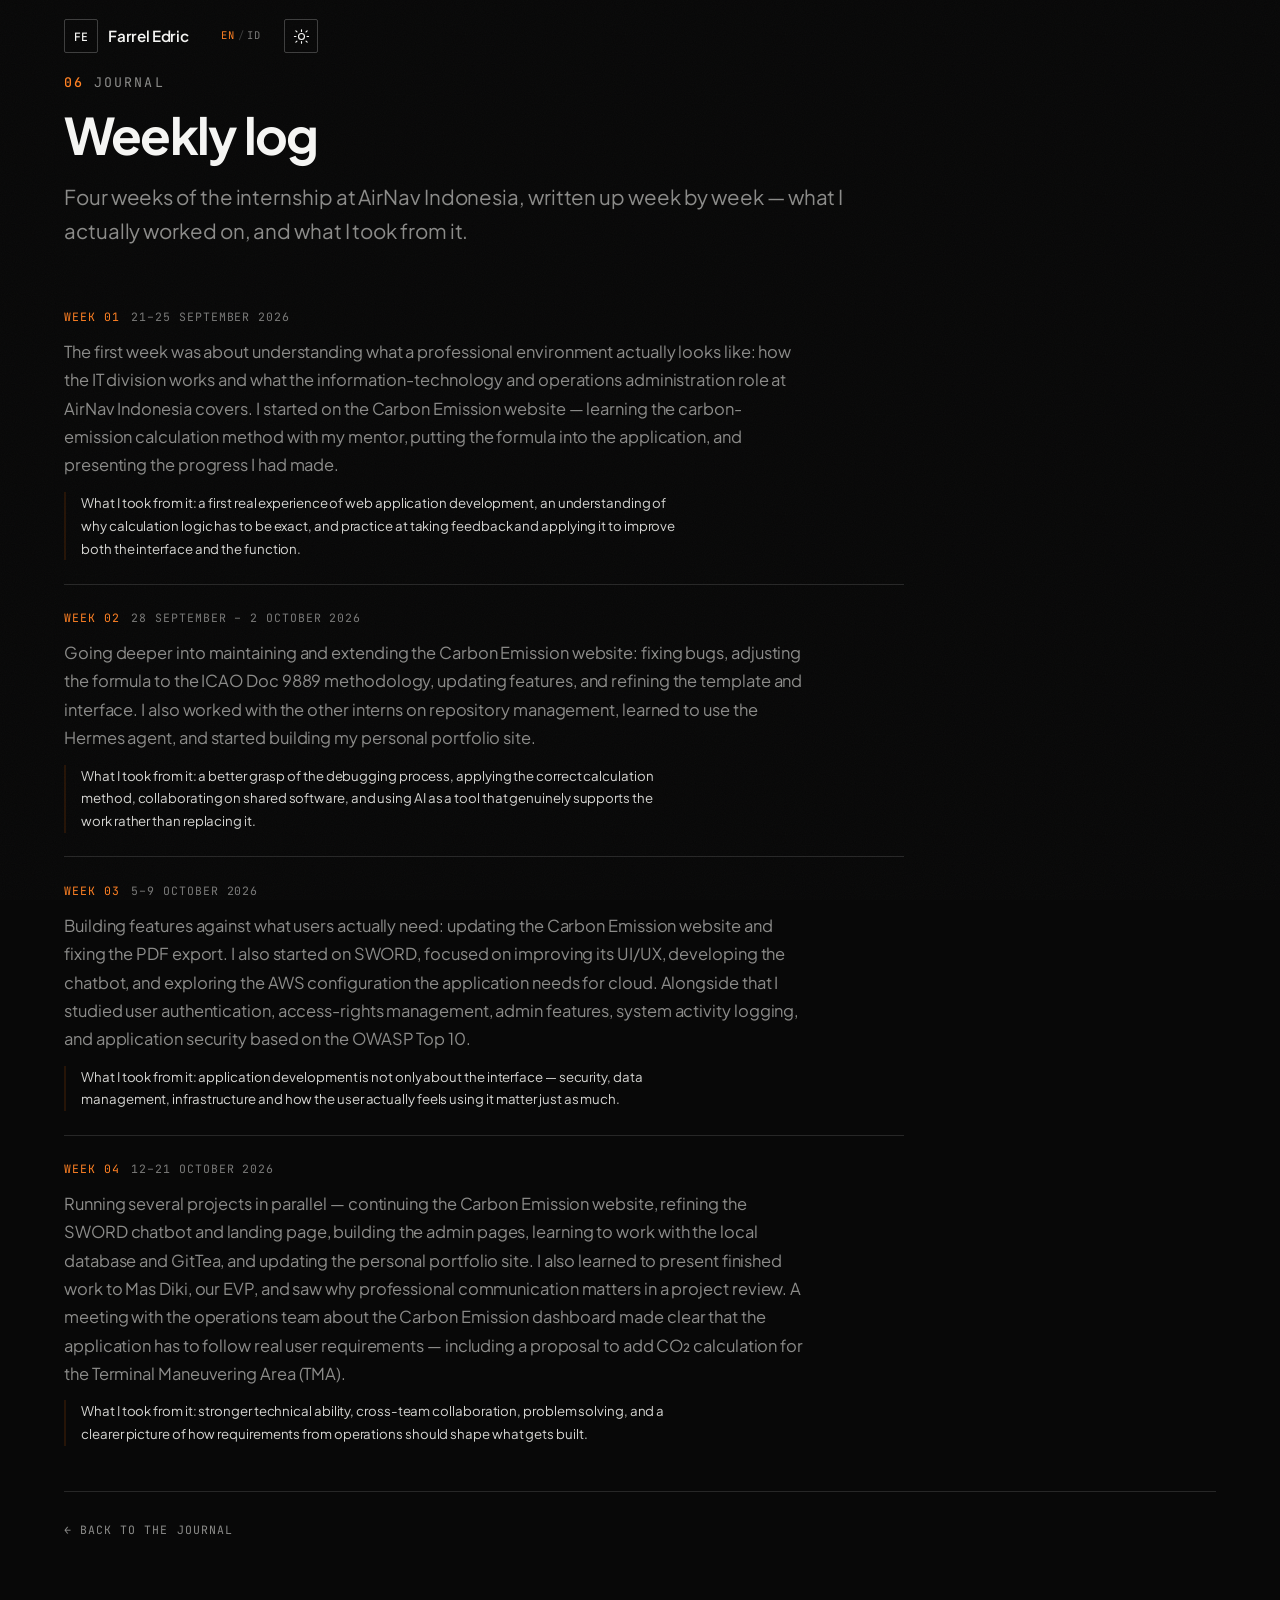
==== weekly-log.html @ 75671aa5 "Log mingguan jadi halaman sendiri + grup AI agents di Skills Skills: grup 'AI agents' (Hermes, Antig" ====
<!DOCTYPE html>
<html lang="en" data-theme="dark" data-page="weekly-log">
<head>
<meta charset="utf-8">
<meta name="viewport" content="width=device-width, initial-scale=1">
<title>Weekly log — Farrel Edric</title>
<meta name="description" content="A week-by-week log of my internship at AirNav Indonesia: what I worked on and what I took from each week.">
<meta name="author" content="Fransiscus Farrel Edric Wijanarko">
<meta name="theme-color" content="#080808" media="(prefers-color-scheme: dark)">
<meta name="theme-color" content="#F5F5F2" media="(prefers-color-scheme: light)">
<meta name="color-scheme" content="dark light">

<link rel="icon" href="assets/favicon.svg" type="image/svg+xml">
<script>
  /* Tema dipasang sebelum halaman digambar, supaya tidak berkedip terang. */
  (function () {
    var root = document.documentElement;
    var stored = null;
    try { stored = localStorage.getItem('fe-theme'); } catch (e) {}
    root.setAttribute('data-theme', stored === 'light' ? 'light' : 'dark');
  })();
</script>

<link rel="preconnect" href="https://fonts.googleapis.com">
<link rel="preconnect" href="https://fonts.gstatic.com" crossorigin>
<link rel="stylesheet" href="https://fonts.googleapis.com/css2?family=Plus+Jakarta+Sans:ital,wght@0,300;0,400;0,500;0,600;0,700;0,800;1,400&family=JetBrains+Mono:wght@400;500&display=swap">
<link rel="stylesheet" href="assets/css/style.css">
</head>
<body>

<a class="skip-link" href="#main">Skip to content</a>

<header class="nav">
  <div class="nav__inner">
    <a class="brand" href="index.html" aria-label="Farrel Edric — home">
      <span class="brand__mark" aria-hidden="true">FE</span>
      <span class="brand__text">Farrel&nbsp;Edric</span>
    </a>

    <div class="nav__actions">
      <button class="lang-toggle" id="lang-toggle" type="button"
              aria-label="Switch to Indonesian" aria-pressed="false">
        <span class="lang-toggle__opt lang-toggle__opt--en">EN</span>
        <span class="lang-toggle__sep" aria-hidden="true">/</span>
        <span class="lang-toggle__opt lang-toggle__opt--id">ID</span>
      </button>

      <button class="theme-toggle" id="theme-toggle" type="button" aria-label="Switch to light theme" aria-pressed="false">
        <span class="theme-toggle__track" aria-hidden="true">
          <svg class="theme-toggle__icon theme-toggle__icon--moon" viewBox="0 0 24 24" fill="none" stroke="currentColor" stroke-width="1.6" stroke-linecap="round" stroke-linejoin="round"><path d="M21 12.8A8.5 8.5 0 1 1 11.2 3a6.6 6.6 0 0 0 9.8 9.8Z"/></svg>
          <svg class="theme-toggle__icon theme-toggle__icon--sun" viewBox="0 0 24 24" fill="none" stroke="currentColor" stroke-width="1.6" stroke-linecap="round" stroke-linejoin="round"><circle cx="12" cy="12" r="4.2"/><path d="M12 2.6v2.2M12 19.2v2.2M4.2 12H2M22 12h-2.2M5.6 5.6 4 4M20 20l-1.6-1.6M18.4 5.6 20 4M4 20l1.6-1.6"/></svg>
        </span>
      </button>
    </div>
  </div>
</header>

<main class="container page__main" id="main">
  <p class="eyebrow"><span class="num">06</span> Journal</p>
  <h1 class="h2">Weekly log</h1>
  <p class="lede">Four weeks of the internship at AirNav Indonesia, written up week by
    week — what I actually worked on, and what I took from it.</p>

<ol class="log__weeks">

          <li class="log__week">
            <div class="log__week-head">
              <span class="log__week-num">Week 01</span>
              <span class="log__week-range">21&ndash;25 September 2026</span>
            </div>
            <p class="log__week-text">
              The first week was about understanding what a professional environment
              actually looks like: how the IT division works and what the
              information-technology and operations administration role at AirNav
              Indonesia covers. I started on the Carbon Emission website — learning the
              carbon-emission calculation method with my mentor, putting the formula into
              the application, and presenting the progress I had made.
            </p>
            <p class="log__week-takeaway">
              What I took from it: a first real experience of web application
              development, an understanding of why calculation logic has to be exact, and
              practice at taking feedback and applying it to improve both the interface
              and the function.
            </p>
          </li>

          <li class="log__week">
            <div class="log__week-head">
              <span class="log__week-num">Week 02</span>
              <span class="log__week-range">28 September &ndash; 2 October 2026</span>
            </div>
            <p class="log__week-text">
              Going deeper into maintaining and extending the Carbon Emission website:
              fixing bugs, adjusting the formula to the ICAO Doc 9889 methodology,
              updating features, and refining the template and interface. I also worked
              with the other interns on repository management, learned to use the Hermes
              agent, and started building my personal portfolio site.
            </p>
            <p class="log__week-takeaway">
              What I took from it: a better grasp of the debugging process, applying the
              correct calculation method, collaborating on shared software, and using AI
              as a tool that genuinely supports the work rather than replacing it.
            </p>
          </li>

          <li class="log__week">
            <div class="log__week-head">
              <span class="log__week-num">Week 03</span>
              <span class="log__week-range">5&ndash;9 October 2026</span>
            </div>
            <p class="log__week-text">
              Building features against what users actually need: updating the Carbon
              Emission website and fixing the PDF export. I also started on SWORD,
              focused on improving its UI/UX, developing the chatbot, and exploring the
              AWS configuration the application needs for cloud. Alongside that I studied
              user authentication, access-rights management, admin features, system
              activity logging, and application security based on the OWASP Top 10.
            </p>
            <p class="log__week-takeaway">
              What I took from it: application development is not only about the
              interface — security, data management, infrastructure and how the user
              actually feels using it matter just as much.
            </p>
          </li>

          <li class="log__week">
            <div class="log__week-head">
              <span class="log__week-num">Week 04</span>
              <span class="log__week-range">12&ndash;21 October 2026</span>
            </div>
            <p class="log__week-text">
              Running several projects in parallel — continuing the Carbon Emission
              website, refining the SWORD chatbot and landing page, building the admin
              pages, learning to work with the local database and GitTea, and updating the
              personal portfolio site. I also learned to present finished work to Mas
              Diki, our EVP, and saw why professional communication matters in a project
              review. A meeting with the operations team about the Carbon Emission
              dashboard made clear that the application has to follow real user
              requirements — including a proposal to add CO₂ calculation for the Terminal
              Maneuvering Area (TMA).
            </p>
            <p class="log__week-takeaway">
              What I took from it: stronger technical ability, cross-team collaboration,
              problem solving, and a clearer picture of how requirements from operations
              should shape what gets built.
            </p>
          </li>

        </ol>

  <p class="page__back"><a href="index.html#journal">&larr; Back to the journal</a></p>
</main>

<script src="assets/js/i18n.js" defer></script>
<script src="assets/js/log-page.js" defer></script>
</body>
</html>
---- assets/css/style.css ----
/* =========================================================
   Farrel Edric — portfolio
   Tokens → base → nav → hero → sections → projects → contact
   ========================================================= */

/* ── tokens ───────────────────────────────────────────── */
:root {
  --font: 'Plus Jakarta Sans', ui-sans-serif, system-ui, -apple-system, 'Segoe UI', Roboto, sans-serif;
  --mono: 'JetBrains Mono', ui-monospace, SFMono-Regular, Menlo, Consolas, monospace;

  --step--1: clamp(0.78rem, 0.76rem + 0.1vw, 0.83rem);
  --step-0: clamp(0.94rem, 0.9rem + 0.22vw, 1.03rem);
  --step-1: clamp(1.08rem, 1rem + 0.4vw, 1.28rem);
  --step-2: clamp(1.3rem, 1.12rem + 0.9vw, 1.75rem);
  --step-3: clamp(1.6rem, 1.3rem + 1.5vw, 2.4rem);
  --h2: clamp(1.75rem, 1.15rem + 2.6vw, 3.15rem);
  --h1: clamp(2.7rem, 1.2rem + 7.2vw, 6.4rem);

  --pad: clamp(1.25rem, 5vw, 4rem);
  --maxw: 1280px;
  --gap: clamp(1.5rem, 3.5vw, 3rem);

  --ease: cubic-bezier(0.22, 0.61, 0.36, 1);
  --ease-out: cubic-bezier(0.16, 1, 0.3, 1);
  --dur: 0.55s;
}

html[data-theme='dark'] {
  --bg: #080808;
  --bg-soft: #0d0d0d;
  --bg-raise: #101010;
  --ink: #f5f5f3;
  --ink-soft: #d5d5d2;
  --muted: #8c8c8a;
  --muted-dim: #7a7a79;          /* AA on --bg (4.66:1) */
  --line: rgba(255, 255, 255, 0.13);
  --line-strong: rgba(255, 255, 255, 0.22);
  --accent: #ff6a00;
  --accent-ink: #ff8124;         /* hover only */
  --accent-soft: rgba(255, 106, 0, 0.12);
  --on-accent: #0a0a0a;          /* label on accent fill: 6.9:1 */
  --ok: #34d17a;                 /* status dot: 10.1:1 on --bg */
  --wash: rgba(255, 106, 0, 0.07);
  --glow: rgba(255, 106, 0, 0.28);
  --noise-o: 0.028;
  --grid-o: 0.028;
  --media-shadow: 0 30px 80px -40px rgba(0, 0, 0, 0.9);
}

html[data-theme='light'] {
  --bg: #f5f5f2;
  --bg-soft: #efefec;
  --bg-raise: #ffffff;
  --ink: #111111;
  --ink-soft: #2b2b2b;
  --muted: #6a6a68;
  --muted-dim: #666663;          /* AA even on --bg-raise/near-white sections */
  --line: rgba(17, 17, 17, 0.17);
  --line-strong: rgba(17, 17, 17, 0.28);
  --accent: #d15500;             /* fills / decorative */
  --accent-ink: #b84800;         /* text on light bg: 4.85:1 */
  --accent-soft: rgba(209, 85, 0, 0.1);
  --on-accent: #0a0a0a;          /* label on accent fill: 4.6:1 */
  --ok: #1e7a3c;                 /* status dot: 4.9:1 on --bg */
  --wash: rgba(209, 85, 0, 0.075);
  --glow: rgba(209, 85, 0, 0.14);
  --noise-o: 0.02;
  --grid-o: 0.04;
  --media-shadow: 0 30px 70px -45px rgba(20, 20, 20, 0.45);
}

/* ── base ─────────────────────────────────────────────── */
*, *::before, *::after { box-sizing: border-box; }

html {
  -webkit-text-size-adjust: 100%;
  scroll-behavior: smooth;
  scroll-padding-top: 5.5rem;
}

body {
  margin: 0;
  background: var(--bg);
  color: var(--ink);
  font-family: var(--font);
  font-size: var(--step-0);
  line-height: 1.65;
  font-weight: 400;
  letter-spacing: -0.005em;
  -webkit-font-smoothing: antialiased;
  text-rendering: optimizeLegibility;
  overflow-x: hidden;
}

/* theme cross-fade for the big surfaces only (cheap, no global transition) */
body, .nav, .mobile-menu, .footer, .project__media, .btn, .hero, .section--contact {
  transition: background-color var(--dur) var(--ease), color var(--dur) var(--ease),
              border-color var(--dur) var(--ease);
}

img { max-width: 100%; display: block; height: auto; }

h1, h2, h3, h4 { margin: 0; line-height: 1.06; letter-spacing: -0.035em; font-weight: 700; }
p { margin: 0; }
ul, ol, dl, dd { margin: 0; padding: 0; list-style: none; }

a { color: inherit; text-decoration: none; }

button { font: inherit; color: inherit; background: none; border: 0; cursor: pointer; }

::selection { background: var(--accent); color: #fff; }

:focus-visible {
  outline: 2px solid var(--accent);
  outline-offset: 3px;
  border-radius: 2px;
}

.skip-link {
  position: fixed; top: 0; left: 50%;
  transform: translate(-50%, -110%);
  z-index: 200;
  background: var(--accent); color: #fff;
  padding: 0.7rem 1.1rem;
  font: 500 var(--step--1)/1 var(--mono);
  border-radius: 0 0 4px 4px;
  transition: transform 0.2s var(--ease);
}
.skip-link:focus { transform: translate(-50%, 0); }

/* film grain + vignette, very subtle, non-interactive */
body::before {
  content: '';
  position: fixed; inset: 0;
  z-index: 1;
  pointer-events: none;
  opacity: var(--noise-o);
  background-image: url("data:image/svg+xml,%3Csvg xmlns='http://www.w3.org/2000/svg' width='160' height='160'%3E%3Cfilter id='n'%3E%3CfeTurbulence type='fractalNoise' baseFrequency='0.9' numOctaves='3'/%3E%3C/filter%3E%3Crect width='160' height='160' filter='url(%23n)'/%3E%3C/svg%3E");
}

.container {
  width: 100%;
  max-width: var(--maxw);
  margin-inline: auto;
  padding-inline: var(--pad);
  position: relative;
  z-index: 2;
}

/* ── shared type ──────────────────────────────────────── */
.eyebrow {
  font-family: var(--mono);
  font-size: var(--step--1);
  letter-spacing: 0.16em;
  text-transform: uppercase;
  color: var(--muted);
  display: flex;
  align-items: center;
  gap: 0.6rem;
}
.eyebrow .num {
  color: var(--accent-ink);
  font-weight: 500;
}

.h2 {
  font-size: var(--h2);
  max-width: 22ch;
  text-wrap: balance;
}
.h2 em, .contact__accent { color: var(--accent); font-style: normal; }

.h3 { font-size: var(--step-2); font-weight: 600; letter-spacing: -0.025em; }
.h3--lg { font-size: clamp(1.5rem, 1.1rem + 1.6vw, 2.35rem); }
.h4 { font-size: var(--step-1); font-weight: 600; letter-spacing: -0.02em; }

.prose { max-width: 62ch; color: var(--muted); }
.prose p + p { margin-top: 1rem; }
.prose--sm { font-size: var(--step-0); }
.prose strong { color: var(--ink); font-weight: 600; }

.lede { margin-top: 1.25rem; color: var(--muted); max-width: 52ch; font-size: var(--step-1); }

.link-arrow {
  display: inline-flex; align-items: center; gap: 0.5rem;
  font-size: var(--step--1);
  font-family: var(--mono);
  letter-spacing: 0.06em;
  text-transform: uppercase;
  color: var(--ink);
  padding-bottom: 0.35rem;
  border-bottom: 1px solid var(--line-strong);
  transition: color 0.3s var(--ease), border-color 0.3s var(--ease), gap 0.3s var(--ease);
  align-self: flex-start;
}
.link-arrow svg { width: 1.05em; height: 1.05em; transition: transform 0.35s var(--ease-out); }
.link-arrow:hover { color: var(--accent-ink); border-color: var(--accent); gap: 0.85rem; }
.link-arrow:hover svg { transform: translateX(3px); }
.link-arrow--muted { color: var(--muted); border-color: var(--line); }
.link-arrow--sm { font-size: 0.72rem; }
.more__list .link-arrow { align-self: start; }

.tags { display: flex; flex-wrap: wrap; gap: 0.5rem; }
.tags li {
  font-family: var(--mono);
  font-size: 0.72rem;
  letter-spacing: 0.04em;
  color: var(--ink-soft);
  border: 1px solid var(--line);
  border-radius: 999px;
  padding: 0.35rem 0.75rem;
  white-space: nowrap;
  background: color-mix(in srgb, var(--bg-raise) 60%, transparent);
}
.tags--sm li { font-size: 0.68rem; padding: 0.28rem 0.6rem; }

/* ── buttons ──────────────────────────────────────────── */
.btn {
  position: relative;
  display: inline-flex; align-items: center; justify-content: center; gap: 0.6rem;
  font-size: var(--step--1);
  font-family: var(--mono);
  letter-spacing: 0.08em;
  text-transform: uppercase;
  padding: 0.95rem 1.5rem;
  border-radius: 2px;
  border: 1px solid transparent;
  min-height: 48px;
  overflow: hidden;
  transition: transform 0.35s var(--ease-out), background-color 0.35s var(--ease),
              color 0.35s var(--ease), border-color 0.35s var(--ease);
}
.btn svg { width: 1.1em; height: 1.1em; transition: transform 0.4s var(--ease-out); }
.btn:hover { transform: translateY(-2px); }
.btn:hover svg { transform: translateX(4px); }
.btn--lg { padding: 1.1rem 1.9rem; font-size: 0.82rem; }

.btn--primary { background: var(--accent); color: var(--on-accent); border-color: var(--accent); }
.btn--primary:hover { background: var(--accent-ink); border-color: var(--accent-ink); }

.btn--ghost { border-color: var(--line-strong); color: var(--ink); }
.btn--ghost::after {
  content: ''; position: absolute; inset: 0;
  background: var(--accent); transform: scaleY(0); transform-origin: bottom;
  transition: transform 0.4s var(--ease-out);
  z-index: -1;
}
.btn--ghost:hover { border-color: var(--accent); color: var(--on-accent); }
.btn--ghost:hover::after { transform: scaleY(1); }
.btn--ghost { isolation: isolate; z-index: 0; }

/* ── nav ──────────────────────────────────────────────── */
.nav {
  position: fixed; inset: 0 0 auto; z-index: 100;
  border-bottom: 1px solid transparent;
  backdrop-filter: blur(0px);
}
.nav::before {
  content: ''; position: absolute; inset: 0;
  background: color-mix(in srgb, var(--bg) 78%, transparent);
  opacity: 0;
  transition: opacity 0.4s var(--ease);
  border-bottom: 1px solid var(--line);
}
.nav.is-stuck { backdrop-filter: blur(14px) saturate(1.2); }
.nav.is-stuck::before { opacity: 1; }
.nav.is-hidden { transform: translateY(-102%); }
.nav { transition: transform 0.5s var(--ease-out); }

.nav__inner {
  position: relative; z-index: 2;
  max-width: var(--maxw); margin-inline: auto;
  padding: 1rem var(--pad);
  display: flex; align-items: center; gap: 1.5rem;
}
.nav.is-stuck .nav__inner { padding-block: 0.7rem; }
.nav__inner { transition: padding 0.4s var(--ease); }

.brand { display: inline-flex; align-items: center; gap: 0.65rem; font-weight: 600; letter-spacing: -0.02em; }
.brand__mark {
  display: grid; place-items: center;
  width: 34px; height: 34px;
  border: 1px solid var(--line-strong);
  border-radius: 2px;
  font-family: var(--mono); font-size: 0.72rem; font-weight: 500;
  letter-spacing: 0.04em;
  color: var(--ink);
  transition: background-color 0.35s var(--ease), color 0.35s var(--ease), border-color 0.35s var(--ease);
}
.brand:hover .brand__mark { background: var(--accent); border-color: var(--accent); color: var(--on-accent); }
.brand__text { font-size: 0.95rem; }

.nav__links { display: flex; gap: 1.6rem; margin-left: auto; }
.nav__links a {
  position: relative;
  font-family: var(--mono); font-size: 0.74rem;
  letter-spacing: 0.1em; text-transform: uppercase;
  color: var(--muted);
  padding: 0.35rem 0;
  transition: color 0.3s var(--ease);
}
.nav__links a::after {
  content: ''; position: absolute; left: 0; right: 0; bottom: 0;
  height: 1px; background: var(--accent);
  transform: scaleX(0); transform-origin: left;
  transition: transform 0.4s var(--ease-out);
}
.nav__links a:hover, .nav__links a[aria-current='true'] { color: var(--ink); }
.nav__links a:hover::after, .nav__links a[aria-current='true']::after { transform: scaleX(1); }

.nav__actions { display: flex; align-items: center; gap: 0.5rem; }

/* ── pemilih bahasa ────────────────────────────────────── */
/* Kode bahasa yang sedang aktif ditandai aksen, jadi terlihat jelas mana
   yang dipakai tanpa perlu teks tambahan. */
.lang-toggle {
  display: inline-flex; align-items: center; gap: 0.16rem;
  height: 40px; padding: 0 0.5rem;
  border: 1px solid transparent; border-radius: 2px;
  font-family: var(--mono); font-size: 0.66rem; letter-spacing: 0.09em;
  color: var(--muted-dim);
  cursor: pointer;
  transition: border-color 0.3s var(--ease), color 0.3s var(--ease);
}
.lang-toggle:hover { border-color: var(--line-strong); color: var(--muted); }
.lang-toggle:focus-visible { outline: 2px solid var(--accent); outline-offset: 3px; }
.lang-toggle__opt { transition: color 0.3s var(--ease); }
.lang-toggle__sep { opacity: 0.45; }
html[data-lang='id'] .lang-toggle__opt--id,
html:not([data-lang='id']) .lang-toggle__opt--en { color: var(--accent-ink); }

.theme-toggle { display: grid; place-items: center; width: 40px; height: 40px; border-radius: 2px; }
.theme-toggle__track {
  position: relative;
  width: 34px; height: 34px;
  display: grid; place-items: center;
  border: 1px solid var(--line-strong);
  border-radius: 2px;
  transition: border-color 0.35s var(--ease), background-color 0.35s var(--ease);
}
.theme-toggle:hover .theme-toggle__track { border-color: var(--accent); background: var(--accent-soft); }
.theme-toggle__icon {
  position: absolute; width: 17px; height: 17px;
  transition: opacity 0.35s var(--ease), transform 0.45s var(--ease-out);
}
html[data-theme='dark'] .theme-toggle__icon--moon { opacity: 0; transform: rotate(-40deg) scale(0.7); }
html[data-theme='dark'] .theme-toggle__icon--sun { opacity: 1; transform: none; }
html[data-theme='light'] .theme-toggle__icon--sun { opacity: 0; transform: rotate(40deg) scale(0.7); }
html[data-theme='light'] .theme-toggle__icon--moon { opacity: 1; transform: none; }
.theme-toggle:hover .theme-toggle__icon--moon { color: var(--accent-ink); }
.theme-toggle:hover .theme-toggle__icon--sun { color: var(--accent-ink); }

.burger { display: none; width: 40px; height: 40px; position: relative; }
.burger span {
  position: absolute; left: 9px; right: 9px; height: 1.5px; background: var(--ink);
  transition: transform 0.4s var(--ease-out), opacity 0.3s var(--ease);
}
.burger span:first-child { top: 16px; }
.burger span:last-child { top: 23px; }
.burger[aria-expanded='true'] span:first-child { transform: translateY(3.5px) rotate(45deg); }
.burger[aria-expanded='true'] span:last-child { transform: translateY(-3.5px) rotate(-45deg); }

.nav__progress {
  position: absolute; left: 0; bottom: -1px; height: 1px;
  width: 0; background: var(--accent);
  z-index: 3;
}

/* ── mobile menu ──────────────────────────────────────── */
.mobile-menu {
  position: fixed; inset: 0; z-index: 90;
  background: var(--bg);
  display: flex; flex-direction: column; justify-content: center;
  padding: 6rem var(--pad) 3rem;
  opacity: 0; transform: translateY(-8px);
  visibility: hidden; pointer-events: none;
  transition: opacity 0.35s var(--ease), transform 0.45s var(--ease-out),
              visibility 0s linear 0.45s;
}
.mobile-menu[hidden] { display: none; }
.mobile-menu.is-open {
  opacity: 1; transform: none;
  visibility: visible; pointer-events: auto;
  transition: opacity 0.35s var(--ease), transform 0.45s var(--ease-out), visibility 0s;
}
.mobile-menu__links { display: grid; gap: 0.35rem; }
.mobile-menu__links a {
  display: flex; align-items: baseline; gap: 1rem;
  font-size: clamp(1.7rem, 9vw, 2.6rem);
  font-weight: 600; letter-spacing: -0.04em;
  padding: 0.5rem 0;
  border-bottom: 1px solid var(--line);
  color: var(--ink);
  transition: color 0.3s var(--ease), padding-left 0.35s var(--ease-out);
}
.mobile-menu__links a span {
  font-family: var(--mono); font-size: 0.68rem; color: var(--accent-ink); letter-spacing: 0.1em;
}
.mobile-menu__links a:hover { color: var(--accent-ink); padding-left: 0.4rem; }
.mobile-menu__foot {
  margin-top: 2.5rem; display: grid; gap: 0.4rem;
  font-family: var(--mono); font-size: 0.76rem; color: var(--muted);
}
.mobile-menu__foot a { color: var(--ink); word-break: break-all; }

/* ── hero ─────────────────────────────────────────────── */
.hero {
  position: relative;
  min-height: 100svh;
  display: flex; flex-direction: column;
  padding-top: clamp(6rem, 12vh, 9rem);
  overflow: hidden;
  background:
    radial-gradient(120% 90% at 78% 30%, var(--wash), transparent 60%),
    linear-gradient(180deg, var(--bg) 0%, var(--bg-soft) 55%, var(--bg) 100%);
}
.hero__grid {
  position: absolute; inset: 0;
  background-image:
    linear-gradient(to right, currentColor 1px, transparent 1px),
    linear-gradient(to bottom, currentColor 1px, transparent 1px);
  background-size: 84px 84px;
  color: var(--ink);
  opacity: var(--grid-o);
  mask-image: radial-gradient(100% 70% at 50% 20%, #000 0%, transparent 75%);
  pointer-events: none;
}
.hero__inner {
  flex: 1;
  display: grid;
  grid-template-columns: minmax(0, 1.05fr) minmax(0, 0.95fr);
  gap: clamp(2rem, 4vw, 4rem);
  align-items: center;
  padding-bottom: clamp(1rem, 4vh, 3rem);
}

.hero__eyebrow { margin-bottom: clamp(1.1rem, 3vh, 2rem); }

.hero__name { font-size: var(--h1); font-weight: 800; letter-spacing: -0.05em; line-height: 0.92; }
.hero__greeting {
  display: block;
  font-size: clamp(0.9rem, 0.78rem + 0.6vw, 1.2rem);
  font-weight: 500;
  letter-spacing: 0.02em;
  color: var(--muted);
  margin-bottom: 0.5rem;
}
.hero__line { display: block; }
.hero__line--outline {
  color: transparent;
  -webkit-text-stroke: 1.5px var(--ink);
}
html[data-theme='light'] .hero__line--outline { -webkit-text-stroke-color: var(--ink); }

.hero__role {
  margin-top: clamp(1rem, 2.4vh, 1.6rem);
  font-size: clamp(0.95rem, 0.85rem + 0.7vw, 1.35rem);
  font-weight: 500;
  letter-spacing: -0.01em;
  color: var(--ink-soft);
  display: flex; flex-wrap: wrap; align-items: baseline; gap: 0.5rem;
}
.hero__role .sep { color: var(--muted-dim); }
.hero__role em { font-style: normal; color: var(--accent-ink); }

.hero__intro {
  margin-top: clamp(1.1rem, 3vh, 1.8rem);
  max-width: 50ch;
  color: var(--muted);
  font-size: var(--step-0);
  line-height: 1.75;
}

.hero__cta { margin-top: clamp(1.5rem, 4vh, 2.4rem); display: flex; flex-wrap: wrap; gap: 0.75rem; }

.socials { margin-top: clamp(1.5rem, 4vh, 2.2rem); display: flex; flex-wrap: wrap; gap: 0.6rem; }
.socials a {
  display: inline-flex; align-items: center; gap: 0.5rem;
  font-family: var(--mono); font-size: 0.72rem; letter-spacing: 0.06em;
  color: var(--muted);
  border: 1px solid var(--line-strong);
  border-radius: 999px;
  padding: 0.5rem 0.9rem;
  min-height: 38px;
  transition: color 0.3s var(--ease), border-color 0.3s var(--ease), transform 0.35s var(--ease-out), background-color 0.3s var(--ease);
}
.socials svg { width: 15px; height: 15px; flex: none; }
.socials a:hover {
  color: var(--accent-ink); border-color: var(--accent);
  background: var(--accent-soft);
  transform: translateY(-2px);
}

.hero__visual {
  position: relative;
  display: flex; justify-content: center; align-items: flex-end;
  min-height: 0;
  width: 100%;
}
.hero__glow {
  position: absolute;
  bottom: -12%;
  width: min(70%, 420px); aspect-ratio: 1;
  background: radial-gradient(circle, var(--glow), transparent 68%);
  filter: blur(38px);
  pointer-events: none;
}
.hero__disc {
  position: absolute;
  bottom: 4%;
  width: min(88%, 480px); aspect-ratio: 1;
  border: 1px solid var(--line);
  border-radius: 50%;
  display: grid; place-items: center;
  color: var(--muted-dim);
  pointer-events: none;
}
.hero__disc span {
  font-family: var(--mono); font-size: 0.62rem; letter-spacing: 0.5em;
  opacity: 0.6;
}
.hero__visual picture {
  position: relative;
  display: flex;
  justify-content: center;
  width: fit-content;
  max-width: 100%;
}
.hero__portrait {
  position: relative;
  width: min(100%, 460px);
  max-height: min(72svh, 680px);
  object-fit: contain;
  object-position: bottom;
  filter: drop-shadow(0 24px 48px rgba(0, 0, 0, 0.55)) contrast(1.03) brightness(0.99);
  transition: filter 0.7s var(--ease), transform 0.7s var(--ease-out);
}
.hero__visual:hover .hero__portrait {
  filter: drop-shadow(0 28px 54px rgba(0, 0, 0, 0.6)) contrast(1.05) brightness(1.01);
}
/* Dark: the vignette variant melts edge-to-edge into the near-black hero.
   Light: a black photo cannot fade into off-white - a soft fade just leaves a
   grey smear - so it is presented as an opaque plate with a hairline border,
   which keeps true blacks and reads as a deliberate crop.
   The plate is drawn ON THE IMAGE, not on <picture>: the picture box is only as
   wide as the photo in some viewports and wider in others, which left a visible
   white margin beside the photo. On the image the plate always hugs it exactly. */
html[data-theme='light'] .hero__visual picture {
  border-radius: 0;
  overflow: visible;
  box-shadow: none;
}
html[data-theme='light'] .hero__visual .hero__portrait {
  max-height: min(72svh, 680px);
  width: min(100%, 460px);
  filter: none;
  border-radius: 14px;
  box-shadow: 0 0 0 1px var(--line),
              0 26px 60px -30px rgba(17, 17, 17, 0.42);
}
html[data-theme='light'] .hero__visual:hover .hero__portrait {
  filter: saturate(1.05);
  box-shadow: 0 0 0 1px var(--line),
              0 30px 68px -32px rgba(17, 17, 17, 0.5);
}
.hero__caption {
  position: absolute;
  right: -0.25rem; top: 12%;
  font-family: var(--mono); font-size: 0.68rem; letter-spacing: 0.28em;
  color: var(--muted-dim);
  writing-mode: vertical-rl;
  text-transform: uppercase;
}

.hero__foot {
  display: flex; align-items: center; justify-content: space-between; gap: 1rem;
  padding-block: clamp(1rem, 3vh, 1.6rem);
  border-top: 1px solid var(--line);
  font-family: var(--mono); font-size: 0.68rem;
  letter-spacing: 0.12em; text-transform: uppercase; color: var(--muted-dim);
}
.scroll-hint {
  display: inline-flex; align-items: center; gap: 0.7rem; color: var(--muted);
  min-height: 44px; padding-block: 0.6rem;
}
.scroll-hint__line {
  display: block; width: 46px; height: 1px; background: var(--line-strong);
  position: relative; overflow: hidden;
}
.scroll-hint__line::after {
  content: ''; position: absolute; inset: 0; background: var(--accent);
  animation: slide 2.6s var(--ease) infinite;
}
@keyframes slide {
  0% { transform: translateX(-100%); }
  55%, 100% { transform: translateX(100%); }
}
.scroll-hint:hover { color: var(--accent-ink); }
.hero__avail { text-align: right; }
.hero__avail::before {
  content: ''; display: inline-block; width: 6px; height: 6px; border-radius: 50%;
  background: var(--ok); margin-right: 0.5rem; vertical-align: middle;
  box-shadow: 0 0 0 3px color-mix(in srgb, var(--ok) 18%, transparent);
}

/* entrance animation (hero only, staggered) */
.js .hero__eyebrow, .js .hero__greeting, .js .hero__line, .js .hero__role,
.js .hero__intro, .js .hero__cta, .js .socials, .js .hero__visual, .js .hero__foot,
.js .nav__inner {
  opacity: 0;
  transform: translateY(22px);
  animation: rise 0.9s var(--ease-out) forwards;
}
.js .hero__visual { transform: translateX(26px); animation-name: fadeRight; }
@keyframes rise { to { opacity: 1; transform: none; } }
@keyframes fadeRight { to { opacity: 1; transform: none; } }
.js .nav__inner { animation-delay: 0.1s; }
.js .hero__eyebrow { animation-delay: 0.15s; }
.js .hero__greeting { animation-delay: 0.22s; }
.js .hero__line { animation-delay: 0.3s; }
.js .hero__line + .hero__line { animation-delay: 0.38s; }
.js .hero__role { animation-delay: 0.5s; }
.js .hero__intro { animation-delay: 0.58s; }
.js .hero__cta { animation-delay: 0.66s; }
.js .socials { animation-delay: 0.74s; }
.js .hero__visual { animation-delay: 0.42s; animation-duration: 1.1s; }
.js .hero__foot { animation-delay: 0.9s; }

/* ── sections ─────────────────────────────────────────── */
.section {
  position: relative;
  padding-block: clamp(4.5rem, 12vh, 9rem);
  border-top: 1px solid var(--line);
}
.section:first-of-type { border-top: 1px solid var(--line); }

.grid-aside {
  display: grid;
  grid-template-columns: minmax(140px, 200px) minmax(0, 1fr);
  gap: var(--gap);
  align-items: start;
}
.aside { position: sticky; top: 6.5rem; }
.aside .eyebrow::before {
  content: ''; width: 26px; height: 1px; background: var(--accent);
}
.body > .h2 + .prose, .body > .h2 + .lede { margin-top: 1.4rem; }
.body > .timeline, .body > .skills, .body > .certs,
.body > .journal, .body > .journal__progress { margin-top: clamp(2rem, 5vh, 3.2rem); }

/* reveal on scroll.
   Driven by main.js (getBoundingClientRect on scroll). Deliberately NOT using
   CSS scroll-driven animations here: measured behaviour showed a blank paint
   when the page is loaded directly at a #fragment in some renderers, and the
   JS path keeps working with no compositor dependency. */
.js .reveal {
  opacity: 0;
  transform: translateY(24px);
  transition: opacity 0.85s var(--ease-out), transform 0.85s var(--ease-out);
  transition-delay: var(--d, 0ms);
}
.js .reveal.is-visible { opacity: 1; transform: none; }

/* ── facts ────────────────────────────────────────────── */
.facts {
  margin-top: clamp(2.5rem, 6vh, 4rem);
  display: grid;
  grid-template-columns: repeat(auto-fit, minmax(min(100%, 210px), 1fr));
  gap: 0;
  border-top: 1px solid var(--line);
}
.fact {
  padding: 1.4rem 1.4rem 1.4rem 0;
  border-bottom: 1px solid var(--line);
}
.fact + .fact { border-left: 1px solid var(--line); padding-left: 1.4rem; }
.fact dt {
  font-family: var(--mono); font-size: 0.72rem; letter-spacing: 0.16em;
  text-transform: uppercase; color: var(--muted-dim); margin-bottom: 0.55rem;
}
.fact dd { font-size: var(--step-0); color: var(--ink); font-weight: 500; letter-spacing: -0.01em; }

/* ── timeline ─────────────────────────────────────────── */
.timeline { display: grid; gap: 0; border-top: 1px solid var(--line); }
.timeline__item {
  display: grid;
  grid-template-columns: 150px minmax(0, 1fr);
  gap: clamp(1.25rem, 3vw, 2.5rem);
  padding: clamp(1.8rem, 4vh, 2.8rem) 0;
  border-bottom: 1px solid var(--line);
  position: relative;
}
.timeline__item::before {
  content: ''; position: absolute; left: 0; top: 0; height: 0; width: 1px;
  background: var(--accent);
  transition: height 0.8s var(--ease-out);
}
.timeline__item:hover::before { height: 100%; }
.timeline__meta {
  display: flex; flex-direction: column; gap: 0.4rem;
  font-family: var(--mono); font-size: 0.74rem; letter-spacing: 0.08em;
  text-transform: uppercase;
}
.timeline__meta .when { color: var(--accent-ink); }
.timeline__meta .place { color: var(--muted-dim); }
.timeline__main { display: grid; gap: 0.55rem; }
.timeline__main .org { color: var(--ink-soft); font-weight: 500; display: flex; flex-wrap: wrap; gap: 0.5rem; align-items: baseline; }
.timeline__main .org .dot { color: var(--accent); }
html[data-theme='dark'] .timeline__main .prose { margin-top: 0.3rem; }
.bullets { margin-top: 0.8rem; display: grid; gap: 0.5rem; }
.bullets li {
  position: relative; padding-left: 1.15rem;
  color: var(--muted); font-size: var(--step-0); line-height: 1.65;
}
.bullets li::before {
  content: ''; position: absolute; left: 0; top: 0.68em;
  width: 6px; height: 1px; background: var(--accent);
}
.timeline--tight .timeline__item { padding-block: clamp(1.4rem, 3vh, 2rem); }

/* ── journal ──────────────────────────────────────────── */
/* log magang per bulan: sengaja tanpa kartu, hanya garis tipis dan tipografi
   supaya terasa satu bahasa dengan Experience dan Education */
.journal__progress {
  display: flex; align-items: center; gap: 0 clamp(1rem, 3vw, 2rem);
  margin-top: clamp(1.6rem, 4vh, 2.4rem);
  padding-bottom: 1.1rem;
  border-bottom: 1px solid var(--line);
}
/* dua kelompok: penanda bulan dan hitungannya. Tanpa ini hitungannya terdorong
   jauh ke kanan dan menyisakan jurang kosong di layar lebar */
.journal__dots { display: flex; align-items: center; gap: 0.5rem; }
.journal__dot {
  width: 22px; height: 2px; border-radius: 1px;
  background: var(--line-strong);
  transition: background 0.4s var(--ease);
}
.journal__dot.is-done { background: var(--accent); }
.journal__dot.is-next { background: var(--line); }
.journal__count {
  font-family: var(--mono); font-size: 0.68rem; letter-spacing: 0.12em;
  text-transform: uppercase; color: var(--muted-dim);
  padding-left: clamp(1rem, 3vw, 2rem);
  border-left: 1px solid var(--line);
  white-space: nowrap;
}

.journal { display: grid; gap: 0; }
.journal__entry {
  display: grid;
  grid-template-columns: 150px minmax(0, 1fr);
  gap: clamp(1.25rem, 3vw, 2.5rem);
  padding: clamp(1.8rem, 4vh, 2.6rem) 0;
  border-bottom: 1px solid var(--line);
}
.journal__meta {
  display: flex; flex-direction: column; gap: 0.4rem;
  font-family: var(--mono); font-size: 0.74rem; letter-spacing: 0.08em;
  text-transform: uppercase;
}
.journal__meta .month { color: var(--accent-ink); }
.journal__meta .tag { color: var(--muted-dim); }
/* kolom teks entri memakai lebar penuh kolom isi, sama seperti Experience dan
   Education — tanpa indentasi tambahan supaya semua section rata di satu garis */
.journal__main { display: grid; gap: 0.6rem; }
.journal__main .prose { max-width: 62ch; }
/* daftar pelajaran: satu butir per baris dengan garis aksen kecil, mengikuti
   pola daftar di Experience supaya tidak ada pembungkusan yang tidak rapi.
   Lebar penuh kolom supaya garis atasnya sejajar dengan garis tipis lain di
   section ini (tidak berhenti di tengah kolom) */
.journal__learned {
  display: grid; gap: 0.55rem;
  margin-top: 0.7rem; padding-top: 0.9rem;
  border-top: 1px solid var(--line);
  font-size: var(--step--1); color: var(--muted);
}
.journal__learned li {
  position: relative; padding-left: 1.15rem; line-height: 1.6;
}
.journal__learned li::before {
  content: ''; position: absolute; left: 0; top: 0.72em;
  width: 6px; height: 1px; background: var(--accent);
}
.journal__next {
  margin-top: 1.4rem;
  font-family: var(--mono); font-size: 0.72rem; letter-spacing: 0.1em;
  text-transform: uppercase; color: var(--muted-dim);
}

/* ── log mingguan (buka-tutup) ─────────────────────────── */

/* Tombol selebar kolom: label di kiri, chevron di kanan. Garis atas–bawah tipis
   seperti daftar pelajaran di atasnya, supaya terasa satu rangkaian. */
.log-toggle {
  display: flex; align-items: center; justify-content: space-between; gap: 1rem;
  width: 100%; margin-top: 1.1rem;
  padding: 0.95rem 0;
  border: 0;
  border-top: 1px solid var(--line);
  border-bottom: 1px solid var(--line);
  background: none;
  text-align: left;
  cursor: pointer;
  color: var(--ink);
  transition: color 0.3s var(--ease), border-color 0.3s var(--ease);
}
.log-toggle:hover { color: var(--accent-ink); border-color: var(--line-strong); }
.log-toggle:focus-visible {
  outline: 2px solid var(--accent);
  outline-offset: 3px;
}
.log-toggle__text { display: grid; gap: 0.28rem; }
.log-toggle__label {
  font-family: var(--mono); font-size: 0.74rem; letter-spacing: 0.1em;
  text-transform: uppercase;
}
.log-toggle:hover .log-toggle__label { color: var(--accent-ink); }
.log-toggle__meta {
  font-size: var(--step--1); color: var(--muted-dim); letter-spacing: 0;
  text-transform: none; font-family: var(--font);
}
.log-toggle__chevron {
  flex: none; display: grid; place-items: center;
  width: 30px; height: 30px; border-radius: 999px;
  border: 1px solid var(--line-strong); color: var(--muted);
  transition: transform 0.35s var(--ease-out), border-color 0.3s var(--ease),
              color 0.3s var(--ease);
}
.log-toggle__chevron svg { width: 15px; height: 15px; }
.log-toggle:hover .log-toggle__chevron { border-color: var(--accent); color: var(--accent-ink); }

.log__weeks {
  display: grid; gap: 0;
  list-style: none; margin: 0; padding: 0;
}
.log__week {
  display: grid; gap: 0.75rem;
  padding: clamp(1.1rem, 2.6vh, 1.6rem) 0;
  border-bottom: 1px solid var(--line);
}
.log__week:last-child { border-bottom: 0; padding-bottom: 0.2rem; }
.log__week-head {
  display: flex; align-items: baseline; flex-wrap: wrap; gap: 0.75rem;
  font-family: var(--mono); font-size: 0.72rem; letter-spacing: 0.08em;
  text-transform: uppercase;
}
.log__week-num { color: var(--accent-ink); }
.log__week-range { color: var(--muted-dim); }
.log__week-text,
.log__week-takeaway {
  max-width: 62ch;
  font-size: var(--step-0); line-height: 1.72; color: var(--muted);
}
.log__week-text em { font-style: italic; color: var(--ink-soft); }
/* Ringkasan pelajaran: garis aksen di kiri, bukan kotak — supaya panelnya tetap
   terasa bagian dari entri, bukan kartu terpisah. */
.log__week-takeaway {
  padding-left: 0.95rem;
  border-left: 2px solid var(--accent-soft);
  font-size: var(--step--1);
  color: var(--ink-soft);
}

/* ── halaman log mingguan (halaman terpisah) ───────────── */
.page__main { padding-block: clamp(2.6rem, 8vh, 5rem) 4.5rem; }
.page__main .h2 { margin-top: 0.85rem; max-width: 30ch; }
.page__main .log__weeks { margin-top: 2.2rem; max-width: 70ch; }
.page__back {
  margin-top: 2.6rem; padding-top: 1.4rem;
  border-top: 1px solid var(--line);
}
.page__back a {
  font-family: var(--mono); font-size: 0.72rem; letter-spacing: 0.09em;
  text-transform: uppercase; color: var(--muted);
  text-decoration: none;
  transition: color 0.3s var(--ease);
}
.page__back a:hover { color: var(--accent-ink); }
.page__back a:focus-visible { outline: 2px solid var(--accent); outline-offset: 3px; }

/* ── projects ─────────────────────────────────────────── */
.projects { margin-top: clamp(2.5rem, 6vh, 4rem); display: grid; gap: clamp(3rem, 8vh, 6rem); }
.project {
  display: grid;
  grid-template-columns: minmax(0, 1.15fr) minmax(0, 1fr);
  gap: clamp(1.5rem, 4vw, 3.5rem);
  align-items: center;
}
.project--flip .project__media { order: 2; }
.project__media {
  display: block;
  position: relative;
  overflow: hidden;
  border: 1px solid var(--line);
  border-radius: 3px;
  background: var(--bg-raise);
  aspect-ratio: 16 / 10;
  /* the plate is uniform so a light screenshot and a dark panel read as the
     same kind of object instead of one bright card among dark ones */
  padding: clamp(10px, 2.1%, 20px);
  box-shadow: var(--media-shadow);
}
.project__media::after {
  content: ''; position: absolute; inset: 0;
  background: linear-gradient(180deg, transparent 55%, rgba(0, 0, 0, 0.35));
  opacity: 0; transition: opacity 0.5s var(--ease);
  pointer-events: none;
}
.project__media img {
  width: 100%; height: 100%;
  object-fit: contain;
  transform: scale(1.001);
  transition: transform 0.8s var(--ease-out), filter 0.5s var(--ease);
  filter: saturate(0.9) contrast(1.02);
}
.project:hover .project__media img { transform: scale(1.035); filter: saturate(1) contrast(1.04); }
/* no hover zoom inside the carousel - it would scale only the visible slide
   and make the others look mismatched */
.project__media--slider { padding: 0; }
.project__media--slider:hover .ace-slider__slide img,
.project:hover .project__media--slider img { transform: none; filter: none; }
.project__media--slider::after { content: none; }
.project:hover .project__media::after { opacity: 1; }
.project:hover .project__media { border-color: var(--line-strong); }

.project__info { display: grid; gap: 0.9rem; justify-items: start; }
.project__idx {
  font-family: var(--mono); font-size: 0.7rem; letter-spacing: 0.2em;
  color: var(--accent-ink);
}
.project__specs {
  display: flex; flex-wrap: wrap; gap: 1.5rem;
  margin-top: 0.4rem; padding-top: 1rem;
  border-top: 1px solid var(--line);
  width: 100%;
}
.project__specs dt {
  font-family: var(--mono); font-size: 0.72rem; letter-spacing: 0.14em;
  text-transform: uppercase; color: var(--muted-dim); margin-bottom: 0.25rem;
}
.project__specs dd { font-size: 0.86rem; color: var(--ink-soft); }
.project__links { display: flex; flex-wrap: wrap; gap: 1.25rem; }

.more { border-top: 1px solid var(--line-strong); padding-top: clamp(2rem, 5vh, 3rem); }
.more__title {
  font-family: var(--mono); font-size: 0.72rem; letter-spacing: 0.16em;
  text-transform: uppercase; color: var(--muted); margin-bottom: 1.5rem;
}
.more__title .num { color: var(--accent-ink); }
.more__list { display: grid; }
.more__list > li {
  display: grid; gap: 0.7rem;
  padding: clamp(1.4rem, 3.5vh, 2rem) 0;
  border-top: 1px solid var(--line);
  transition: padding-left 0.45s var(--ease-out);
}
.more__list > li:hover { padding-left: 0.6rem; }
.more__head { display: flex; align-items: baseline; justify-content: space-between; gap: 1rem; }
.more__year { font-family: var(--mono); font-size: 0.74rem; color: var(--muted-dim); letter-spacing: 0.1em; }
.more__list p { color: var(--muted); max-width: 68ch; font-size: var(--step-0); }

/* ── skills ───────────────────────────────────────────── */
.skills { display: grid; gap: clamp(1.5rem, 4vh, 2.2rem); }
.skills__label {
  font-family: var(--mono); font-size: 0.73rem; letter-spacing: 0.16em;
  text-transform: uppercase; color: var(--muted-dim);
  margin-bottom: 0.85rem; font-weight: 400;
}

/* ── certifications ───────────────────────────────────── */
.certs { border-top: 1px solid var(--line-strong); padding-top: 1.6rem; }
.certs__title {
  font-family: var(--mono); font-size: 0.73rem; letter-spacing: 0.16em;
  text-transform: uppercase; color: var(--muted-dim); margin-bottom: 1rem;
}
.certs__list { display: grid; gap: 0.75rem; }
.certs__list li { display: flex; flex-wrap: wrap; align-items: baseline; gap: 0.75rem; }
.certs__name { font-weight: 500; color: var(--ink); }
.certs__src { font-family: var(--mono); font-size: 0.74rem; color: var(--muted-dim); letter-spacing: 0.08em; }

/* ── contact ──────────────────────────────────────────── */
.section--contact {
  background: linear-gradient(180deg, var(--bg) 0%, var(--bg-soft) 100%);
  padding-block: clamp(5rem, 15vh, 11rem);
}
.contact__big {
  margin-top: clamp(1.5rem, 5vh, 2.5rem);
  font-size: clamp(2.6rem, 1rem + 11.5vw, 9rem);
  font-weight: 800;
  line-height: 0.92;
  letter-spacing: -0.055em;
  text-transform: none;
}
.contact__note {
  margin-top: clamp(1.5rem, 4vh, 2.2rem);
  max-width: 54ch; color: var(--muted); font-size: var(--step-1);
}
.contact__actions { margin-top: clamp(1.75rem, 4vh, 2.5rem); display: flex; flex-wrap: wrap; gap: 0.75rem; }
.contact__list {
  margin-top: clamp(3rem, 8vh, 5rem);
  display: grid;
  grid-template-columns: repeat(auto-fit, minmax(min(100%, 220px), 1fr));
  border-top: 1px solid var(--line);
}
.contact__list li {
  display: grid; gap: 0.45rem;
  padding: 1.3rem 1.2rem 1.3rem 0;
  border-bottom: 1px solid var(--line);
}
.contact__list li + li { border-left: 1px solid var(--line); padding-left: 1.2rem; }
.contact__list .k {
  font-family: var(--mono); font-size: 0.72rem; letter-spacing: 0.16em;
  text-transform: uppercase; color: var(--muted-dim);
}
.contact__list a, .contact__list span:not(.k) {
  color: var(--ink); font-size: 0.95rem; word-break: break-word;
  transition: color 0.3s var(--ease);
}
.contact__list a { display: inline-block; min-height: 32px; padding-block: 0.25rem; }
.footer__social a, .footer__nav a { display: inline-block; min-height: 28px; padding-block: 0.2rem; }
.contact__list a:hover { color: var(--accent-ink); }

/* ── footer ───────────────────────────────────────────── */
.footer { border-top: 1px solid var(--line); padding-block: clamp(2.5rem, 6vh, 4rem); }
.footer__inner {
  display: grid;
  grid-template-columns: minmax(0, 1fr) auto minmax(0, 1fr);
  gap: clamp(1.5rem, 4vw, 3rem);
  align-items: start;
}
.footer__brand { display: flex; gap: 0.85rem; align-items: flex-start; }
.footer__brand p { font-size: 0.9rem; color: var(--muted); line-height: 1.5; }
.footer__brand strong { color: var(--ink); font-weight: 600; }
.footer__nav {
  display: flex; flex-wrap: wrap; gap: 1.1rem;
  font-family: var(--mono); font-size: 0.7rem; letter-spacing: 0.1em; text-transform: uppercase;
  color: var(--muted);
}
.footer__nav a:hover { color: var(--accent-ink); }
.footer__meta { display: grid; gap: 0.75rem; justify-items: end; text-align: right; }
.footer__social { display: flex; gap: 1.1rem; font-family: var(--mono); font-size: 0.7rem; letter-spacing: 0.1em; text-transform: uppercase; }
.footer__social a:hover { color: var(--accent-ink); }
.footer__copy { font-size: 0.76rem; color: var(--muted-dim); max-width: 34ch; }
.to-top {
  font-family: var(--mono); font-size: 0.68rem; letter-spacing: 0.12em; text-transform: uppercase;
  color: var(--muted); display: inline-flex; gap: 0.4rem; align-items: center;
  transition: color 0.3s var(--ease), transform 0.35s var(--ease-out);
}
.to-top:hover { color: var(--accent-ink); transform: translateY(-3px); }

/* ── responsive ───────────────────────────────────────── */
@media (max-width: 1100px) {
  .grid-aside { grid-template-columns: minmax(110px, 160px) minmax(0, 1fr); }
  .hero__inner { grid-template-columns: minmax(0, 1fr) minmax(0, 0.85fr); }
}

@media (max-width: 940px) {
  .nav__links { display: none; }
  .burger { display: grid; place-items: center; }
  .nav__actions { margin-left: auto; }

  .hero { padding-top: clamp(5.5rem, 12vh, 7rem); }
  .hero__inner { grid-template-columns: minmax(0, 1fr); gap: 2rem; }
  .hero__visual { order: 2; align-self: center; }
  .hero__visual picture {
    position: relative;
    display: flex;
    justify-content: center;
    width: fit-content;
    max-width: 100%;
  }
  .hero__portrait { width: min(78%, 360px); max-height: 46svh; }
  html[data-theme='light'] .hero__visual .hero__portrait {
    width: min(78%, 360px);
    max-height: 46svh;
  }
  .hero__caption { display: none; }
  .hero__disc { width: min(72%, 380px); }
  .hero__intro { max-width: 58ch; }

  .grid-aside { grid-template-columns: minmax(0, 1fr); gap: 1.25rem; }
  .aside { position: static; }
  .body > .timeline, .body > .skills, .body > .certs,
  .body > .journal, .body > .journal__progress { margin-top: 2rem; }

  .project { grid-template-columns: minmax(0, 1fr); gap: 1.5rem; }
  .project--flip .project__media { order: 0; }
  .project__media { aspect-ratio: 16 / 10; }

  .footer__inner { grid-template-columns: minmax(0, 1fr); }
  .footer__meta { justify-items: start; text-align: left; }
  .footer__copy { max-width: none; }
}

@media (max-width: 640px) {
  html { scroll-padding-top: 4.5rem; }
  .hero__foot { flex-direction: column; align-items: flex-start; gap: 0.6rem; }
  .hero__avail { text-align: left; }
  .hero__cta { width: 100%; }
  .hero__cta .btn { flex: 1 1 100%; }
  .socials a span { display: none; }
  .socials a { width: 42px; height: 42px; justify-content: center; padding: 0; }
  .socials { gap: 0.5rem; }

  .timeline__item { grid-template-columns: minmax(0, 1fr); gap: 0.9rem; }
  .timeline__meta { flex-direction: row; gap: 1rem; }

  .journal__entry { grid-template-columns: minmax(0, 1fr); gap: 0.9rem; }
  .journal__meta { flex-direction: row; gap: 1rem; }
  .journal__count { font-size: 0.62rem; }
  .journal__dot { width: 16px; }

  .fact { padding-right: 0; }
  .fact + .fact { border-left: 0; padding-left: 0; }

  .contact__list li + li { border-left: 0; padding-left: 0; }
  .contact__big { font-size: clamp(2.4rem, 13vw, 3.4rem); line-height: 0.98; }
  .project__specs { gap: 1.1rem; }
  .project__links { gap: 0.9rem; }
  .btn { padding: 0.9rem 1.15rem; }
  .btn--lg { padding: 1rem 1.3rem; }
}

@media (max-width: 380px) {
  :root { --pad: 1.1rem; }
  .socials a { width: 38px; height: 38px; }
  .tags li { font-size: 0.67rem; padding: 0.3rem 0.6rem; }
}

/* ── motion & print ───────────────────────────────────── */
@media (prefers-reduced-motion: reduce) {
  html { scroll-behavior: auto; }
  *, *::before, *::after {
    animation-duration: 0.001ms !important;
    animation-iteration-count: 1 !important;
    transition-duration: 0.001ms !important;
  }
  .js .reveal, .js .hero__eyebrow, .js .hero__greeting, .js .hero__line, .js .hero__role,
  .js .hero__intro, .js .hero__cta, .js .socials, .js .hero__visual, .js .hero__foot,
  .js .nav__inner {
    opacity: 1 !important; transform: none !important;
  }
  .hero__visual picture {
  position: relative;
  display: flex;
  justify-content: center;
  width: 100%;
}
.hero__portrait { filter: none; }
}

@media print {
  .nav, .mobile-menu, .hero__grid, .hero__glow, .hero__disc, .to-top, .scroll-hint { display: none !important; }
  body { background: #fff; color: #000; }
  .section { break-inside: avoid; }
}
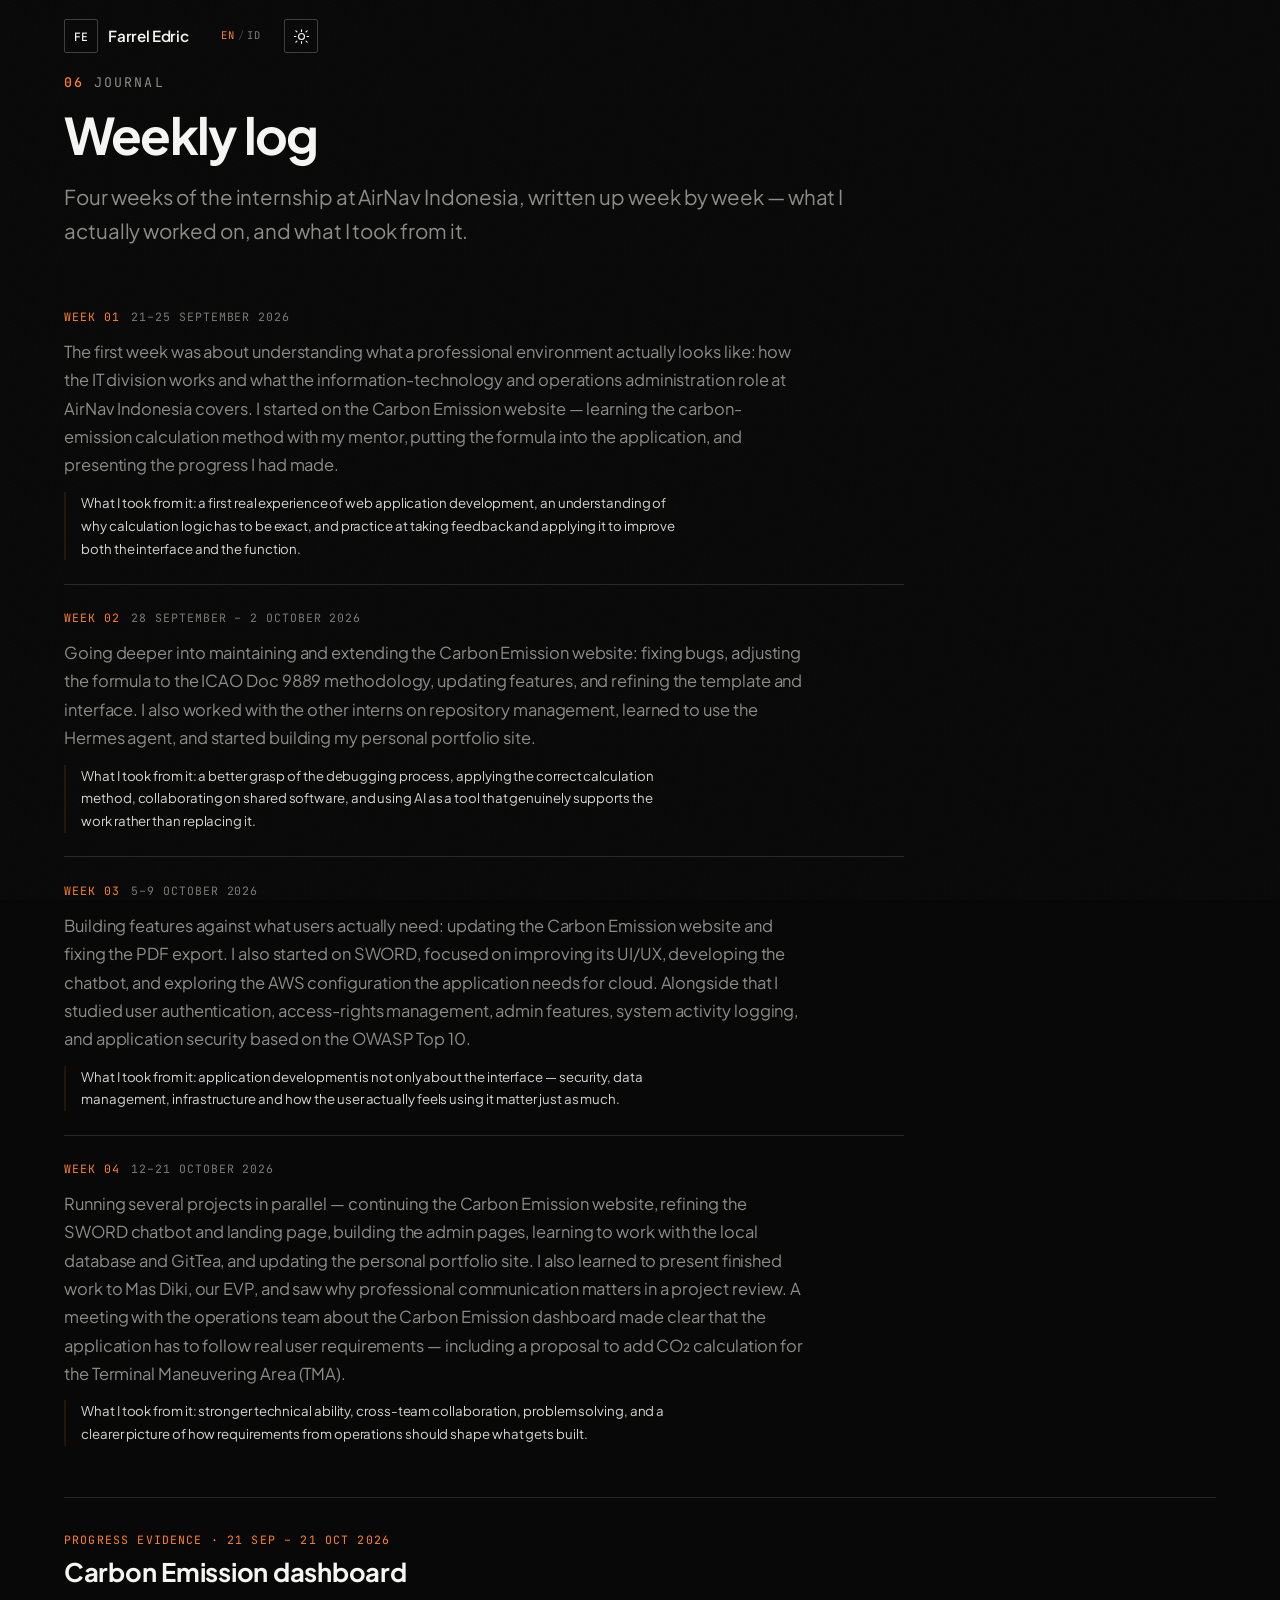
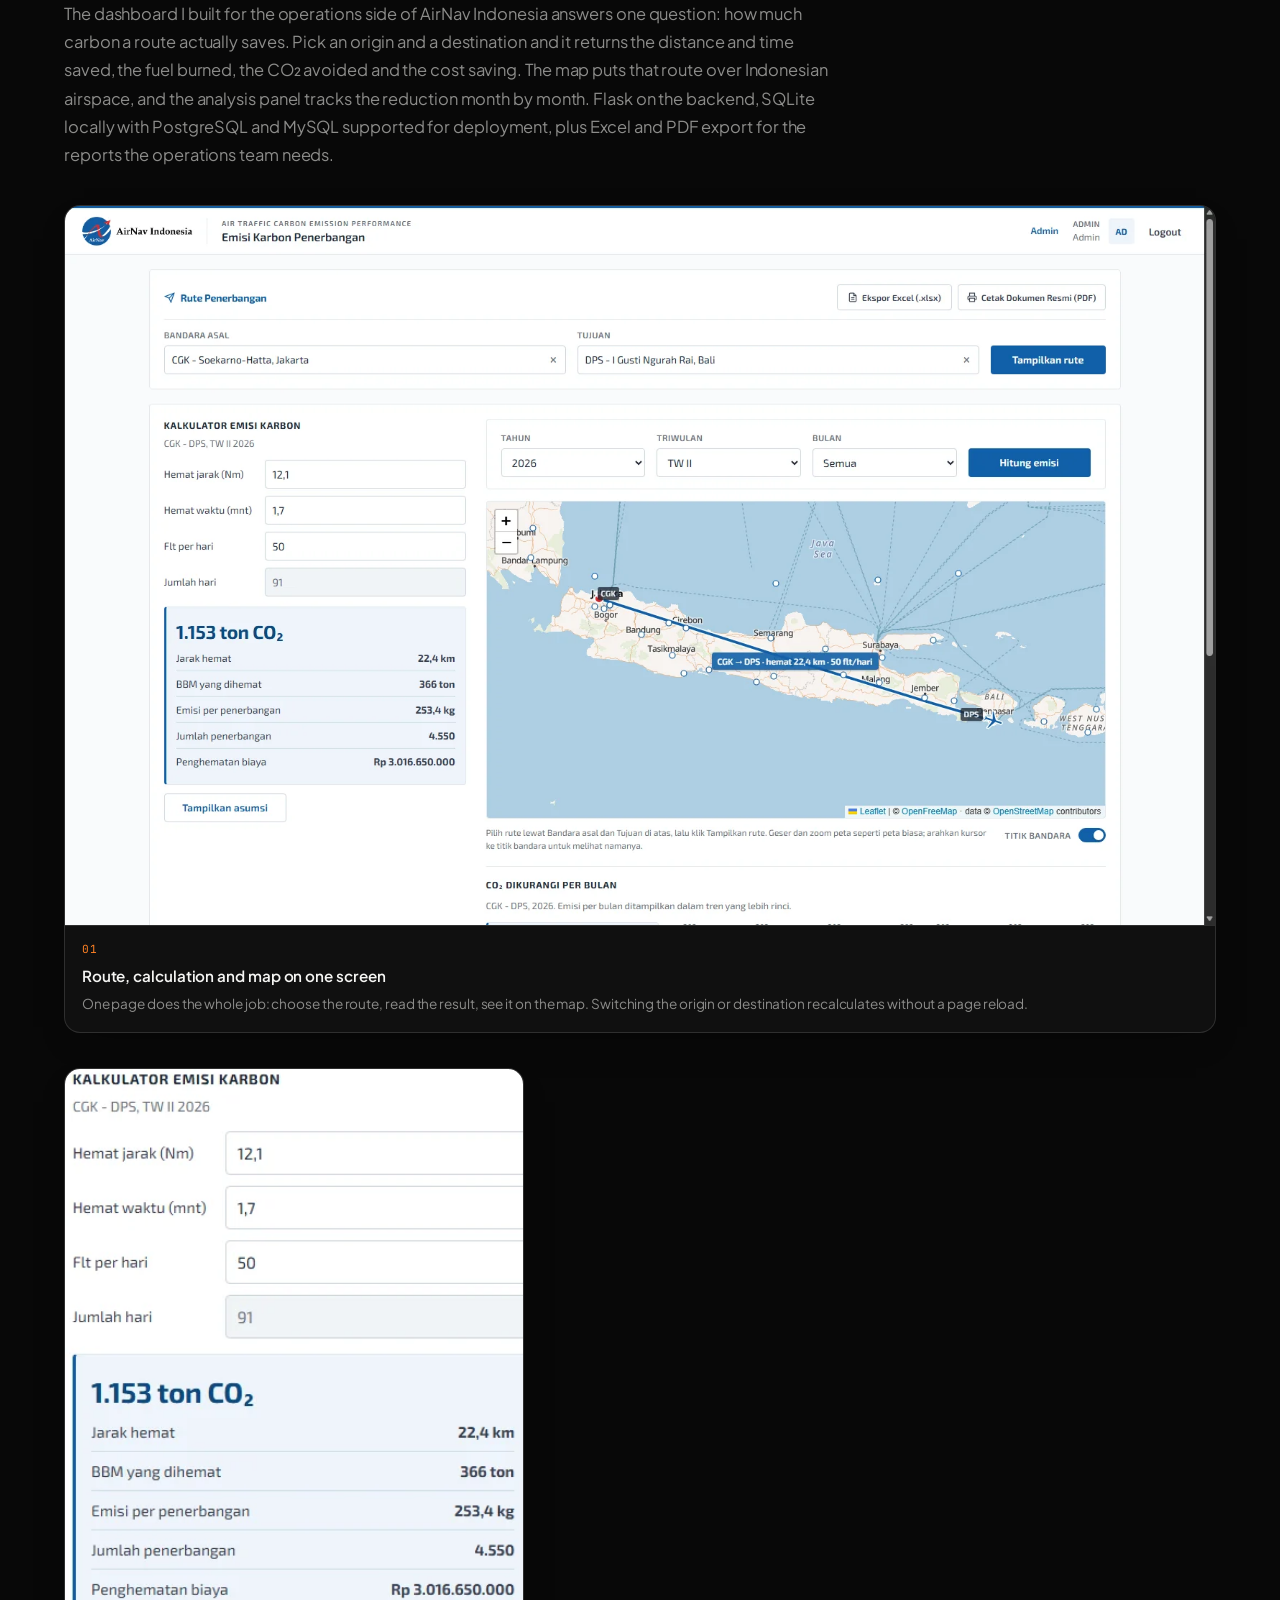
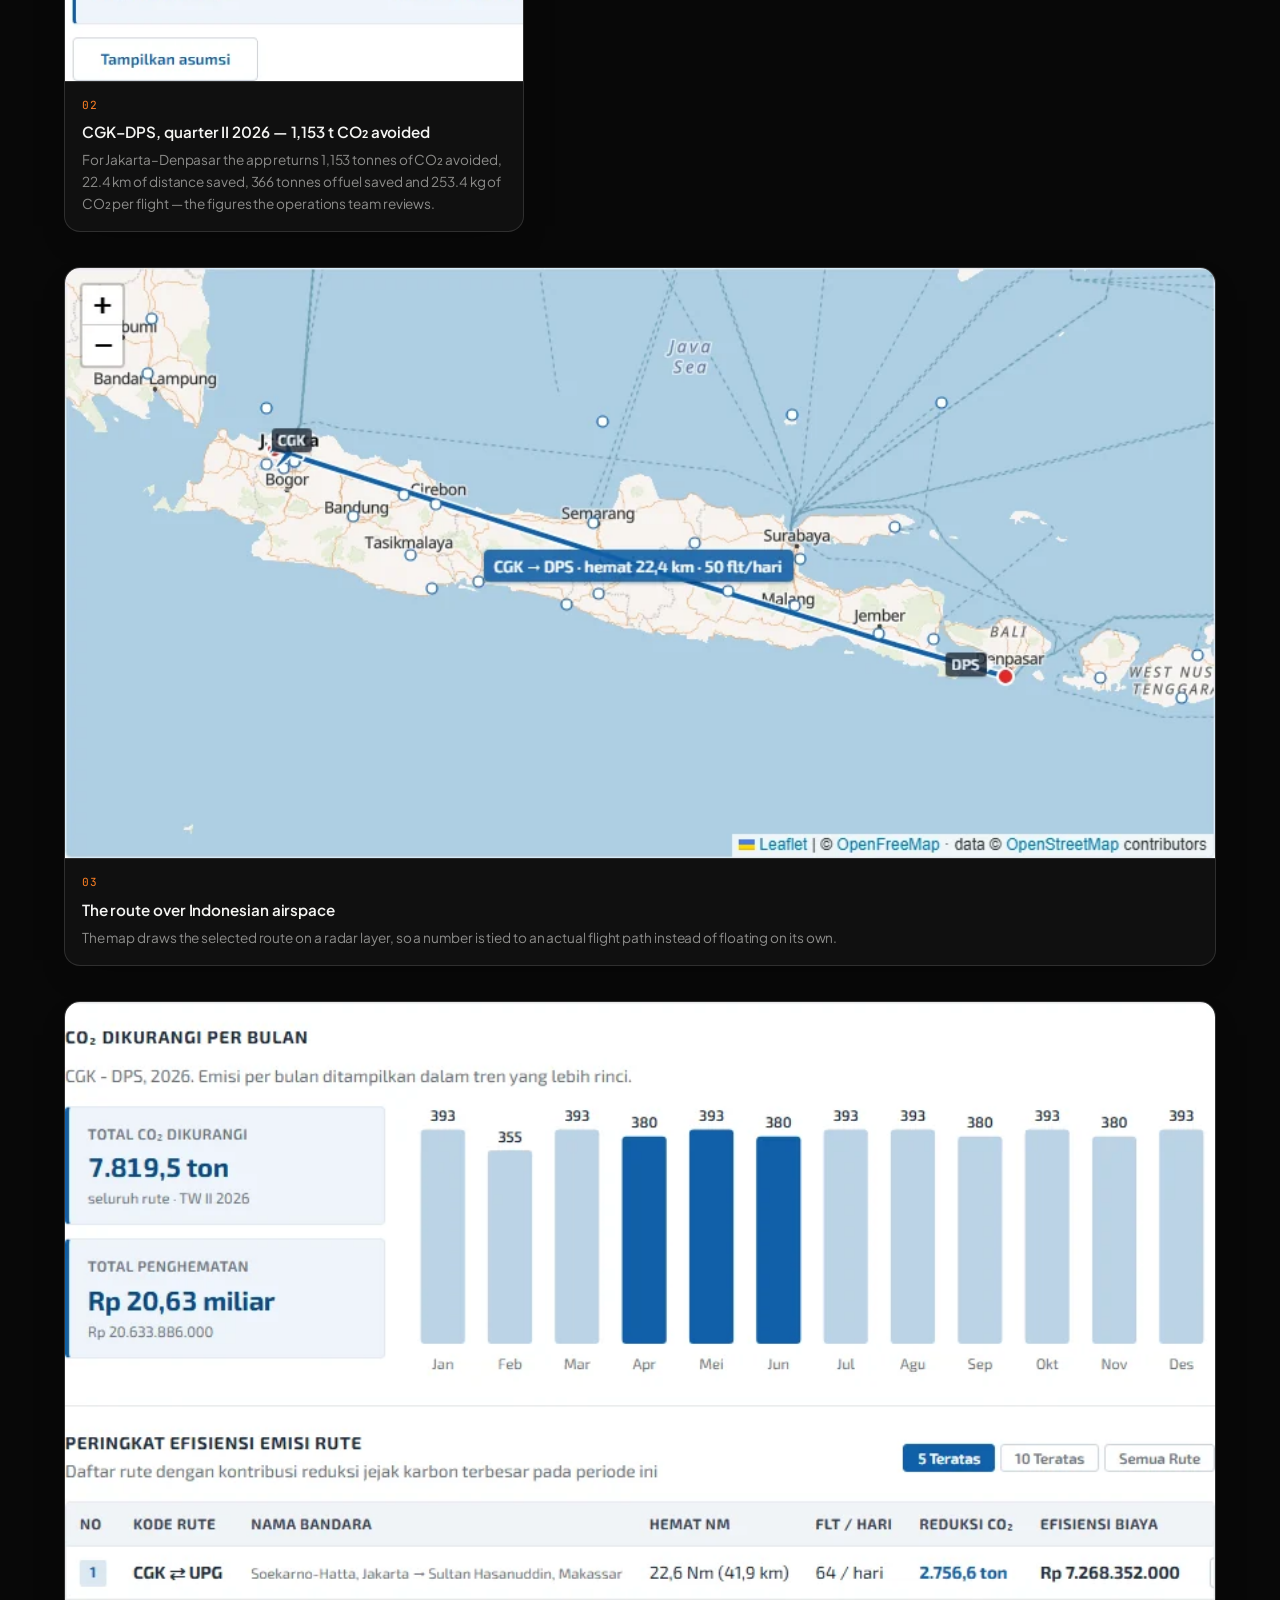
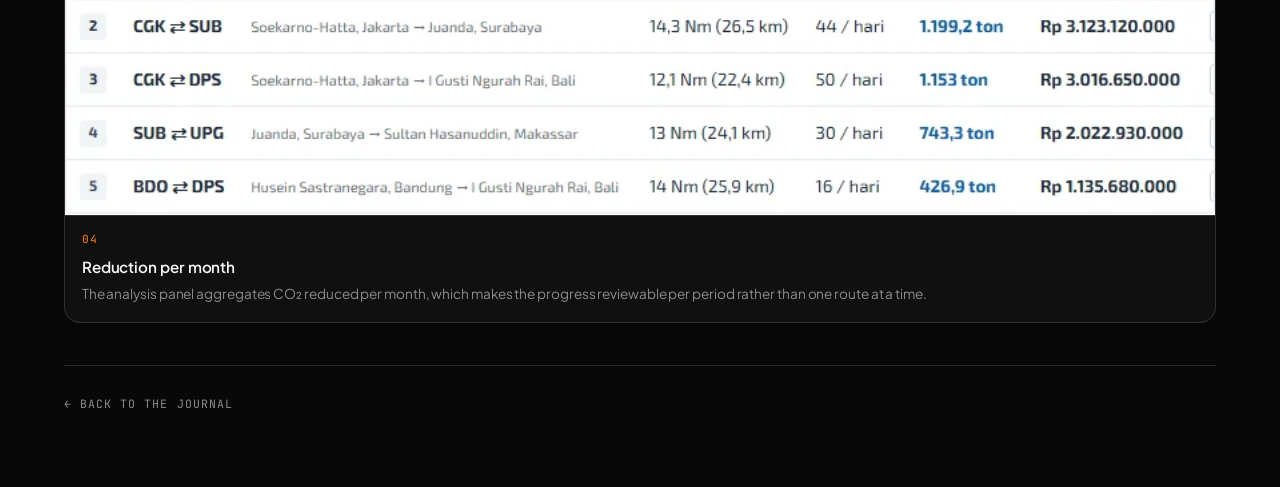
==== commit 01f81482: "Weekly log: bagian bukti progres Carbon Emission di bawah Week 04 Empat tangkapan layar asli aplikas" ====
--- a/weekly-log.html
+++ b/weekly-log.html
@@ -148,6 +148,73 @@
 
         </ol>
 
+
+  <!-- Bukti progres periode ini -->
+  <section class="evidence" aria-labelledby="bukti-progres">
+    <p class="evidence__kicker">Progress evidence &middot; 21 Sep &ndash; 21 Oct 2026</p>
+    <h2 class="evidence__title" id="bukti-progres">Carbon Emission dashboard</h2>
+    <p class="evidence__intro">The dashboard I built for the operations side of AirNav Indonesia answers one question: how much carbon a route actually saves. Pick an origin and a destination and it returns the distance and time saved, the fuel burned, the CO&#8322; avoided and the cost saving. The map puts that route over Indonesian airspace, and the analysis panel tracks the reduction month by month. Flask on the backend, SQLite locally with PostgreSQL and MySQL supported for deployment, plus Excel and PDF export for the reports the operations team needs.</p>
+
+    <ol class="evidence__list">
+      <li class="evidence__item">
+        <figure class="evidence__figure">
+          <picture>
+            <source type="image/webp" srcset="assets/journal/carbon-emission/carbon-1-utama.webp">
+            <img src="assets/journal/carbon-emission/carbon-1-utama.png" width="1600" height="1000"
+                 alt="The Carbon Emission dashboard: a route selector at the top, the emission calculator on the left and the route map on the right" loading="lazy" decoding="async">
+          </picture>
+          <figcaption class="evidence__cap">
+            <span class="evidence__num">01</span>
+            <span class="evidence__head">Route, calculation and map on one screen</span>
+            <span class="evidence__desc">One page does the whole job: choose the route, read the result, see it on the map. Switching the origin or destination recalculates without a page reload.</span>
+          </figcaption>
+        </figure>
+      </li>
+      <li class="evidence__item evidence__item--narrow">
+        <figure class="evidence__figure">
+          <picture>
+            <source type="image/webp" srcset="assets/journal/carbon-emission/carbon-2-kalkulator.webp">
+            <img src="assets/journal/carbon-emission/carbon-2-kalkulator.png" width="420" height="561"
+                 alt="The emission calculator for the Jakarta to Denpasar route, showing CO2 avoided, distance and fuel saved, and emissions per flight" loading="lazy" decoding="async">
+          </picture>
+          <figcaption class="evidence__cap">
+            <span class="evidence__num">02</span>
+            <span class="evidence__head">CGK&ndash;DPS, quarter II 2026 &mdash; 1,153 t CO&#8322; avoided</span>
+            <span class="evidence__desc">For Jakarta&ndash;Denpasar the app returns 1,153 tonnes of CO&#8322; avoided, 22.4 km of distance saved, 366 tonnes of fuel saved and 253.4 kg of CO&#8322; per flight &mdash; the figures the operations team reviews.</span>
+          </figcaption>
+        </figure>
+      </li>
+      <li class="evidence__item">
+        <figure class="evidence__figure">
+          <picture>
+            <source type="image/webp" srcset="assets/journal/carbon-emission/carbon-3-radar.webp">
+            <img src="assets/journal/carbon-emission/carbon-3-radar.png" width="862" height="442"
+                 alt="A map of Indonesian airspace with the selected Jakarta to Denpasar route drawn over it" loading="lazy" decoding="async">
+          </picture>
+          <figcaption class="evidence__cap">
+            <span class="evidence__num">03</span>
+            <span class="evidence__head">The route over Indonesian airspace</span>
+            <span class="evidence__desc">The map draws the selected route on a radar layer, so a number is tied to an actual flight path instead of floating on its own.</span>
+          </figcaption>
+        </figure>
+      </li>
+      <li class="evidence__item">
+        <figure class="evidence__figure">
+          <picture>
+            <source type="image/webp" srcset="assets/journal/carbon-emission/carbon-4-analisis.webp">
+            <img src="assets/journal/carbon-emission/carbon-4-analisis.png" width="862" height="609"
+                 alt="A monthly chart of CO2 reduced, with a summary panel beside it" loading="lazy" decoding="async">
+          </picture>
+          <figcaption class="evidence__cap">
+            <span class="evidence__num">04</span>
+            <span class="evidence__head">Reduction per month</span>
+            <span class="evidence__desc">The analysis panel aggregates CO&#8322; reduced per month, which makes the progress reviewable per period rather than one route at a time.</span>
+          </figcaption>
+        </figure>
+      </li>
+    </ol>
+  </section>
+
   <p class="page__back"><a href="index.html#journal">&larr; Back to the journal</a></p>
 </main>
 
--- a/assets/css/style.css
+++ b/assets/css/style.css
@@ -1154,3 +1154,46 @@
   body { background: #fff; color: #000; }
   .section { break-inside: avoid; }
 }
+
+/* ── bukti progres (halaman log mingguan) ──────────────── */
+.evidence {
+  margin-top: 3rem; padding-top: 2rem;
+  border-top: 1px solid var(--line);
+}
+.evidence__kicker {
+  font-family: var(--mono); font-size: 0.72rem; letter-spacing: 0.1em;
+  text-transform: uppercase; color: var(--accent-ink);
+}
+.evidence__title {
+  margin-top: 0.55rem;
+  font-size: clamp(1.25rem, 2.4vw, 1.6rem);
+  color: var(--ink); letter-spacing: -0.01em;
+}
+.evidence__intro {
+  margin-top: 0.9rem; max-width: 64ch;
+  color: var(--muted); line-height: 1.72;
+}
+.evidence__list {
+  margin-top: 2.2rem; padding: 0; list-style: none;
+  display: grid; gap: 2.2rem;
+}
+.evidence__item { display: grid; gap: 0.9rem; }
+.evidence__item--narrow { max-width: 460px; }
+.evidence__figure {
+  margin: 0; overflow: hidden;
+  border: 1px solid var(--line); border-radius: 16px;
+  background: var(--bg-raise);
+  box-shadow: 0 1px 2px rgb(0 0 0 / 0.05), 0 14px 34px -20px rgb(0 0 0 / 0.5);
+}
+.evidence__figure img { display: block; width: 100%; height: auto; }
+.evidence__cap {
+  display: grid; gap: 0.3rem;
+  padding: 0.9rem 1.05rem 1.05rem;
+  border-top: 1px solid var(--line);
+}
+.evidence__num {
+  font-family: var(--mono); font-size: 0.7rem; letter-spacing: 0.08em;
+  color: var(--accent-ink);
+}
+.evidence__head { font-size: 0.95rem; font-weight: 600; color: var(--ink); }
+.evidence__desc { font-size: 0.85rem; line-height: 1.6; color: var(--muted); }
